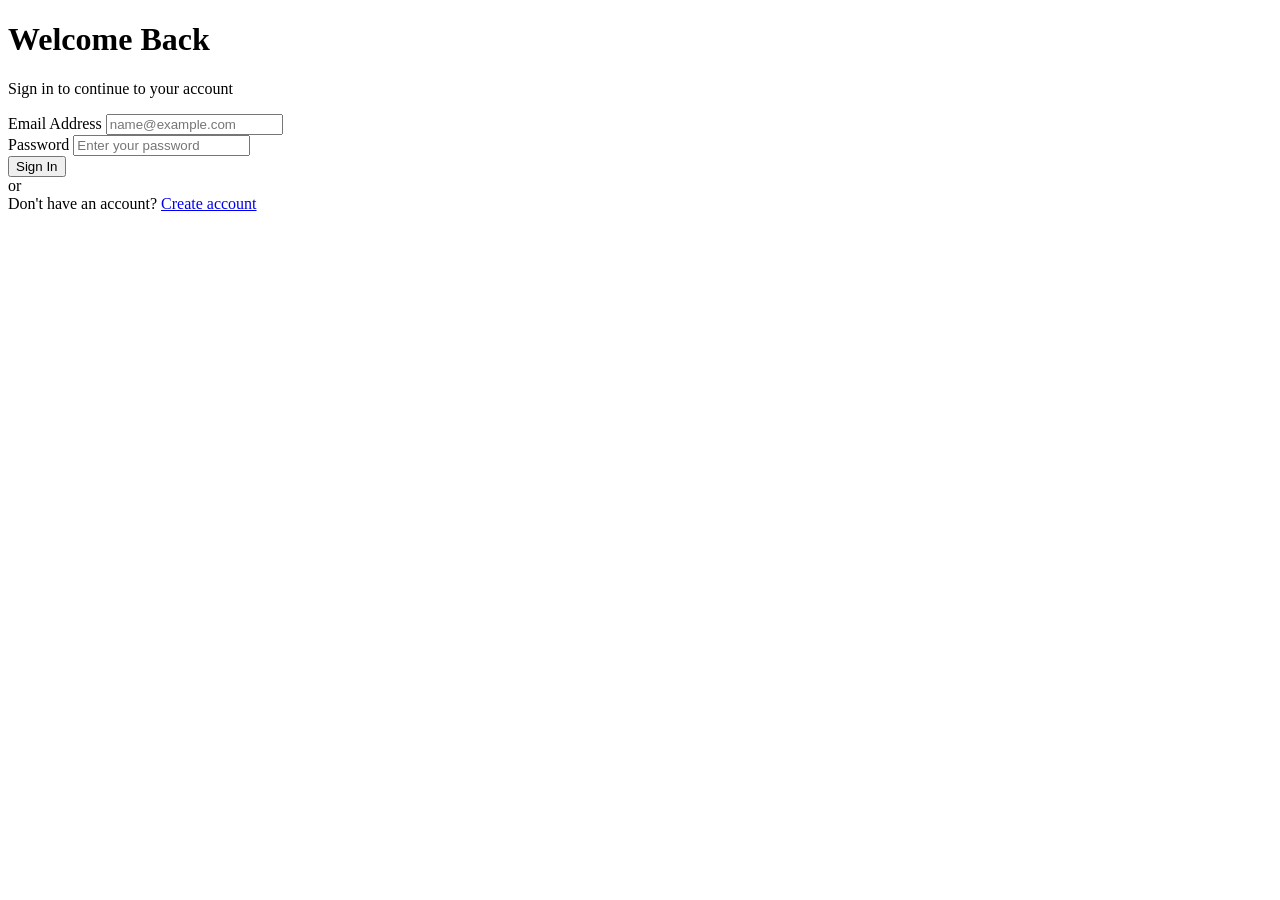
==== frontend/index.html @ ae2879d2 "Initial commit" ====
<!DOCTYPE html>
<html lang="en">
<head>
    <meta charset="UTF-8">
    <meta name="viewport" content="width=device-width, initial-scale=1.0">
    <title>Sign In - Auth App</title>
    <link rel="stylesheet" href="/css/style.css">
</head>
<body>
    <div class="container">
        <div class="form-box">
            <h1>Welcome Back</h1>
            <p class="subtitle">Sign in to continue to your account</p>

            <form id="loginForm">
                <div class="input-group">
                    <label for="email">Email Address</label>
                    <input type="email" id="email" name="email" placeholder="name@example.com" required>
                </div>

                <div class="input-group">
                    <label for="password">Password</label>
                    <input type="password" id="password" name="password" placeholder="Enter your password" required>
                </div>

                <button type="submit" class="btn btn-primary" id="loginBtn">Sign In</button>
            </form>

            <div class="divider">
                <span>or</span>
            </div>

            <div class="switch-form">
                Don't have an account? <a href="/register.html">Create account</a>
            </div>
    </div>

    <div class="toast-container" id="toastContainer"></div>

    <script src="/js/api.js"></script>
    <script src="/js/auth.js"></script>
</body>
</html>
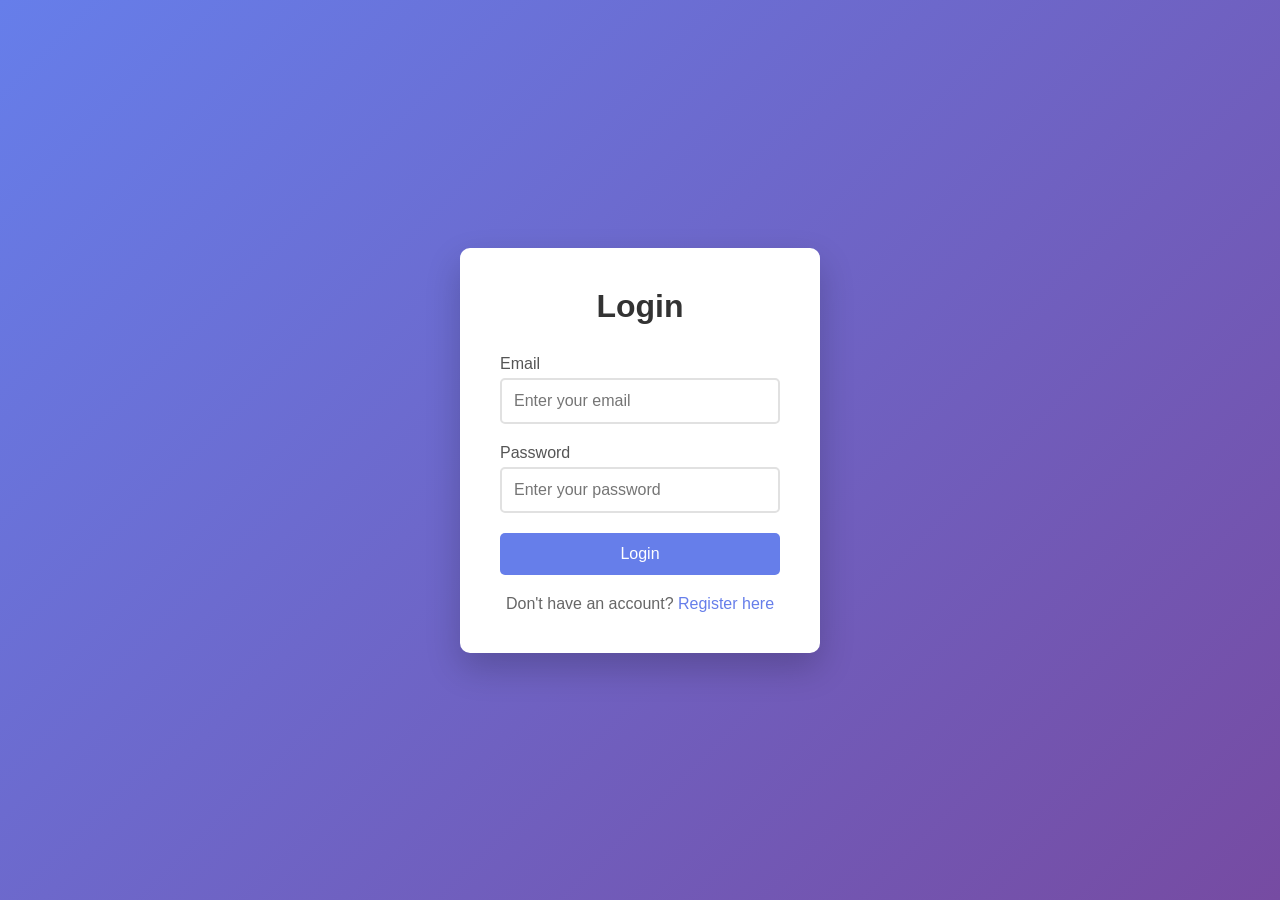
==== commit a3803935: "Initial commit" ====
--- a/frontend/index.html
+++ b/frontend/index.html
@@ -3,41 +3,30 @@
 <head>
     <meta charset="UTF-8">
     <meta name="viewport" content="width=device-width, initial-scale=1.0">
-    <title>Sign In - Auth App</title>
-    <link rel="stylesheet" href="/css/style.css">
+    <title>Login - Flask Auth</title>
+    <link rel="stylesheet" href="css/style.css">
 </head>
 <body>
     <div class="container">
         <div class="form-box">
-            <h1>Welcome Back</h1>
-            <p class="subtitle">Sign in to continue to your account</p>
-
+            <h1>Login</h1>
             <form id="loginForm">
                 <div class="input-group">
-                    <label for="email">Email Address</label>
-                    <input type="email" id="email" name="email" placeholder="name@example.com" required>
+                    <label for="email">Email</label>
+                    <input type="email" id="email" required placeholder="Enter your email">
                 </div>
-
                 <div class="input-group">
                     <label for="password">Password</label>
-                    <input type="password" id="password" name="password" placeholder="Enter your password" required>
+                    <input type="password" id="password" required placeholder="Enter your password">
                 </div>
-
-                <button type="submit" class="btn btn-primary" id="loginBtn">Sign In</button>
+                <button type="submit" class="btn">Login</button>
             </form>
-
-            <div class="divider">
-                <span>or</span>
-            </div>
-
-            <div class="switch-form">
-                Don't have an account? <a href="/register.html">Create account</a>
-            </div>
+            <p class="link">Don't have an account? <a href="register.html">Register here</a></p>
+            <div id="message"></div>
+        </div>
     </div>
-
-    <div class="toast-container" id="toastContainer"></div>
-
-    <script src="/js/api.js"></script>
-    <script src="/js/auth.js"></script>
+    <script src="js/api.js"></script>
+    <script src="js/auth.js"></script>
 </body>
 </html>
+
--- a/frontend/css/style.css
+++ b/frontend/css/style.css
@@ -0,0 +1,175 @@
+* {
+    margin: 0;
+    padding: 0;
+    box-sizing: border-box;
+}
+
+body {
+    font-family: 'Segoe UI', Tahoma, Geneva, Verdana, sans-serif;
+    background: linear-gradient(135deg, #667eea 0%, #764ba2 100%);
+    min-height: 100vh;
+    display: flex;
+    align-items: center;
+    justify-content: center;
+}
+
+.container {
+    width: 100%;
+    max-width: 400px;
+    padding: 20px;
+}
+
+.form-box, .dashboard-box {
+    background: white;
+    padding: 40px;
+    border-radius: 10px;
+    box-shadow: 0 15px 35px rgba(0,0,0,0.2);
+}
+
+.dashboard-box {
+    max-width: 600px;
+    margin: 0 auto;
+}
+
+h1 {
+    text-align: center;
+    color: #333;
+    margin-bottom: 30px;
+}
+
+h2 {
+    color: #555;
+    margin-bottom: 15px;
+    border-bottom: 2px solid #667eea;
+    padding-bottom: 10px;
+}
+
+.input-group {
+    margin-bottom: 20px;
+}
+
+label {
+    display: block;
+    margin-bottom: 5px;
+    color: #555;
+    font-weight: 500;
+}
+
+input {
+    width: 100%;
+    padding: 12px;
+    border: 2px solid #e1e1e1;
+    border-radius: 5px;
+    font-size: 16px;
+    transition: border-color 0.3s;
+}
+
+input:focus {
+    outline: none;
+    border-color: #667eea;
+}
+
+.btn {
+    width: 100%;
+    padding: 12px;
+    background: #667eea;
+    color: white;
+    border: none;
+    border-radius: 5px;
+    font-size: 16px;
+    cursor: pointer;
+    transition: background 0.3s;
+}
+
+.btn:hover {
+    background: #5568d3;
+}
+
+.btn-secondary {
+    background: #e74c3c;
+    margin-top: 20px;
+}
+
+.btn-secondary:hover {
+    background: #c0392b;
+}
+
+.link {
+    text-align: center;
+    margin-top: 20px;
+    color: #666;
+}
+
+.link a {
+    color: #667eea;
+    text-decoration: none;
+}
+
+.link a:hover {
+    text-decoration: underline;
+}
+
+#message {
+    margin-top: 15px;
+    padding: 10px;
+    border-radius: 5px;
+    text-align: center;
+    display: none;
+}
+
+#message.success {
+    background: #d4edda;
+    color: #155724;
+    display: block;
+}
+
+#message.error {
+    background: #f8d7da;
+    color: #721c24;
+    display: block;
+}
+
+.profile-info {
+    background: #f8f9fa;
+    padding: 20px;
+    border-radius: 5px;
+    margin: 20px 0;
+}
+
+.profile-info p {
+    margin-bottom: 10px;
+    color: #555;
+}
+
+.profile-info span {
+    color: #333;
+    font-weight: 500;
+}
+
+.actions {
+    display: flex;
+    gap: 10px;
+    margin: 20px 0;
+}
+
+.btn-action {
+    background: #764ba2;
+    flex: 1;
+    margin-top: 0;
+}
+
+.btn-action:hover {
+    background: #5a357a;
+}
+
+.form-section {
+    background: #f8f9fa;
+    padding: 20px;
+    border-radius: 5px;
+    margin: 20px 0;
+}
+
+.form-section h2 {
+    margin-top: 0;
+}
+
